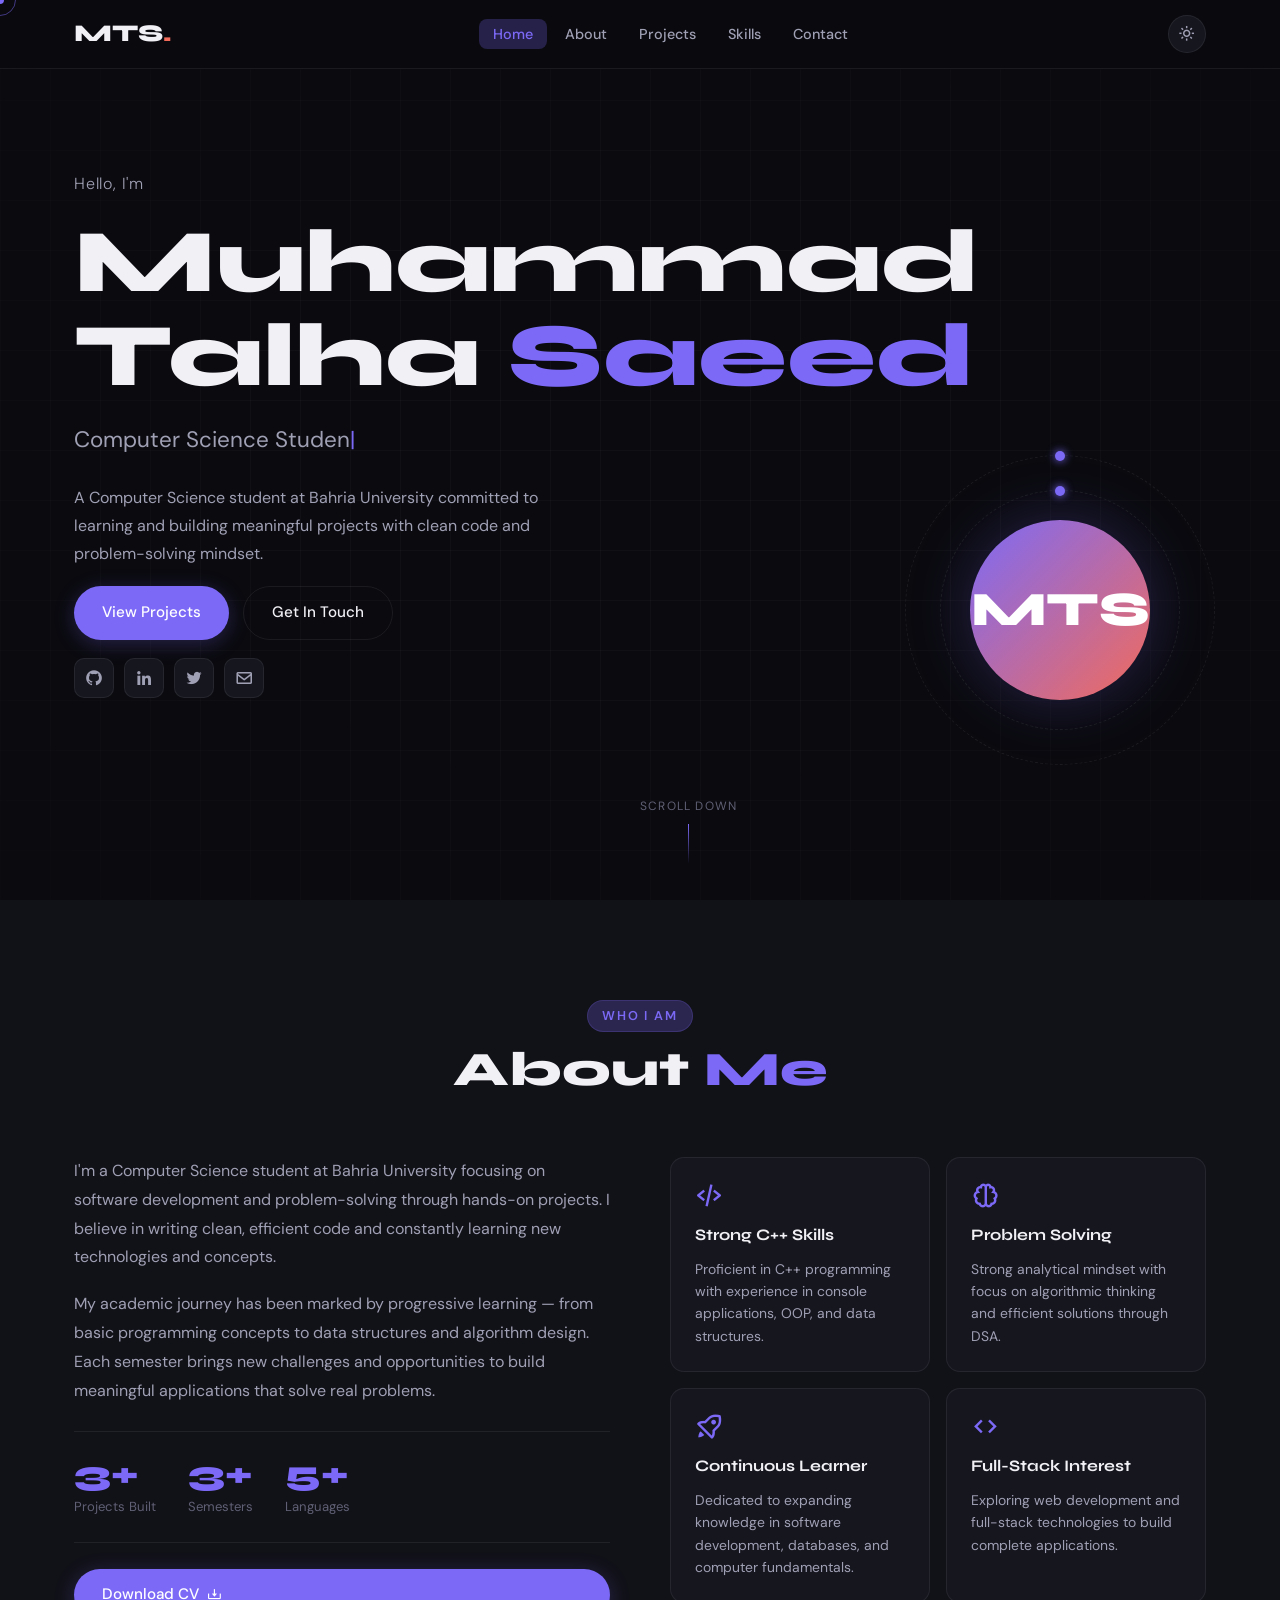
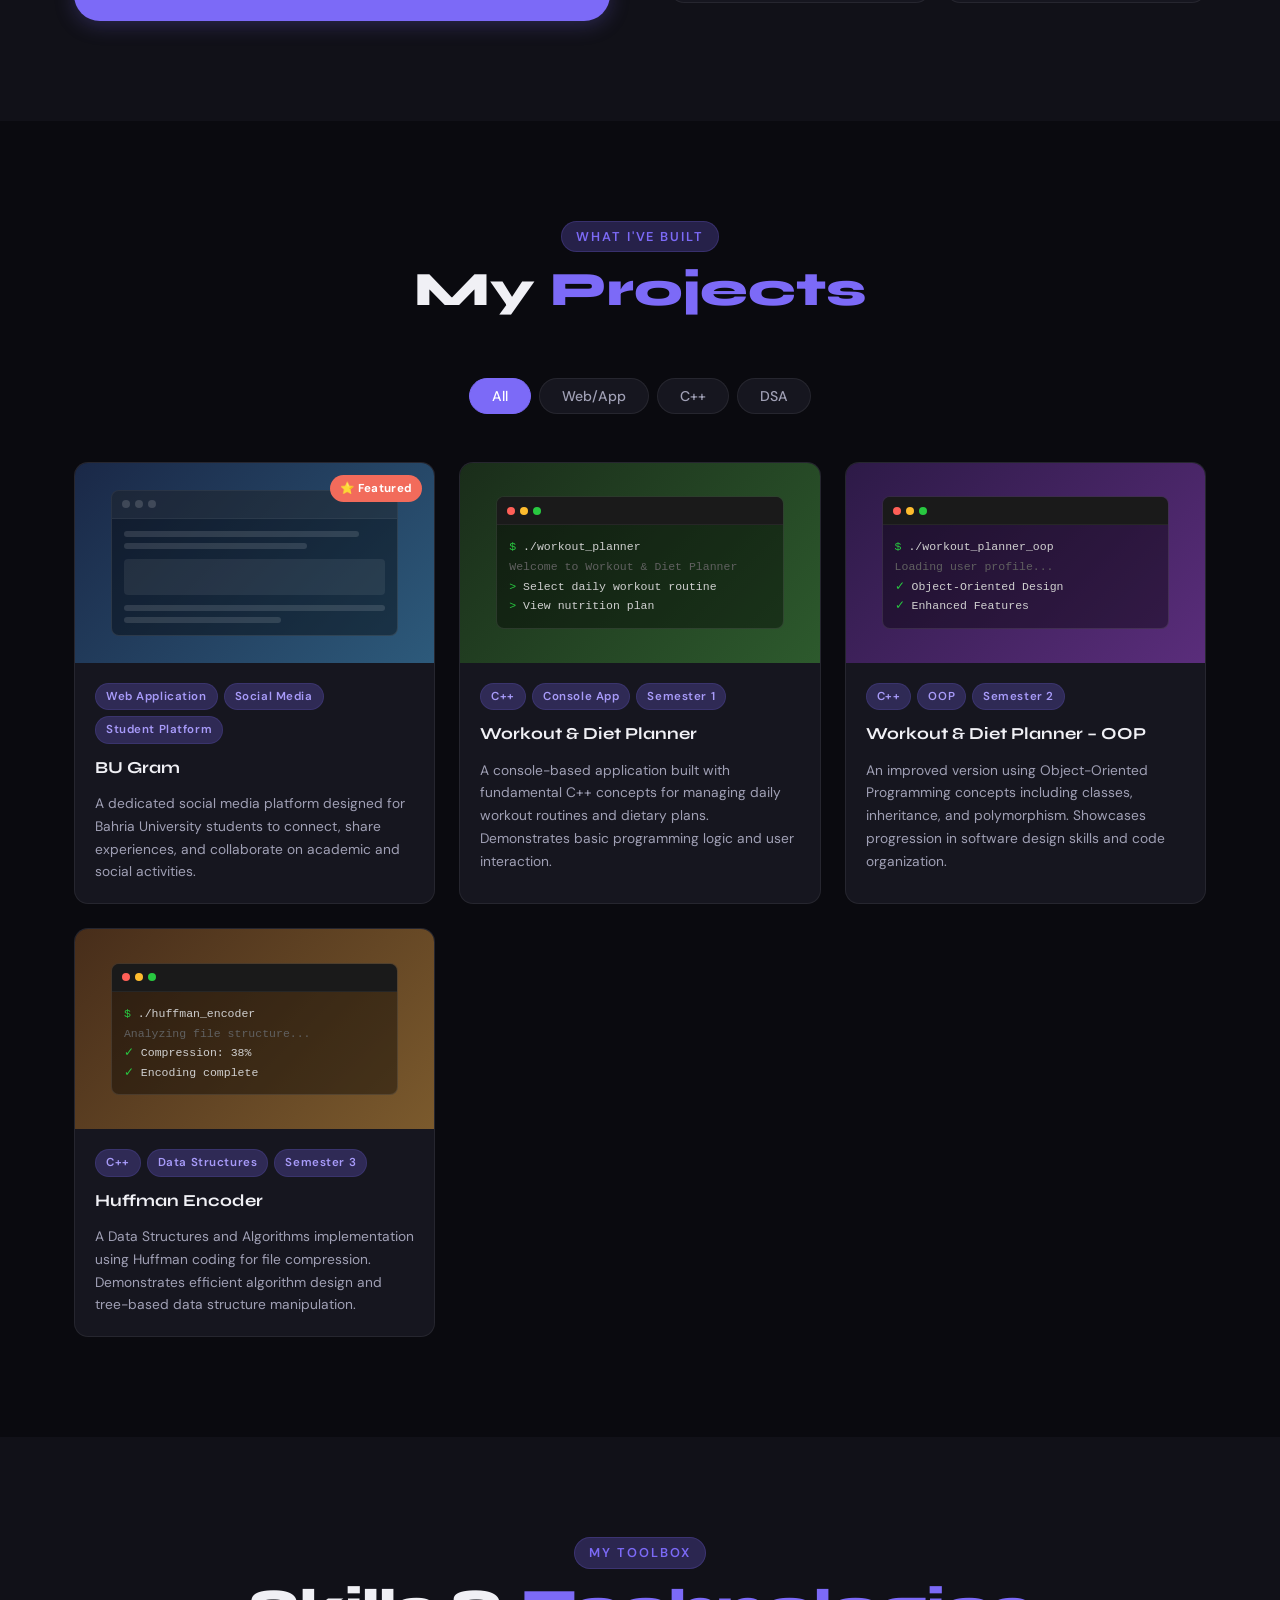
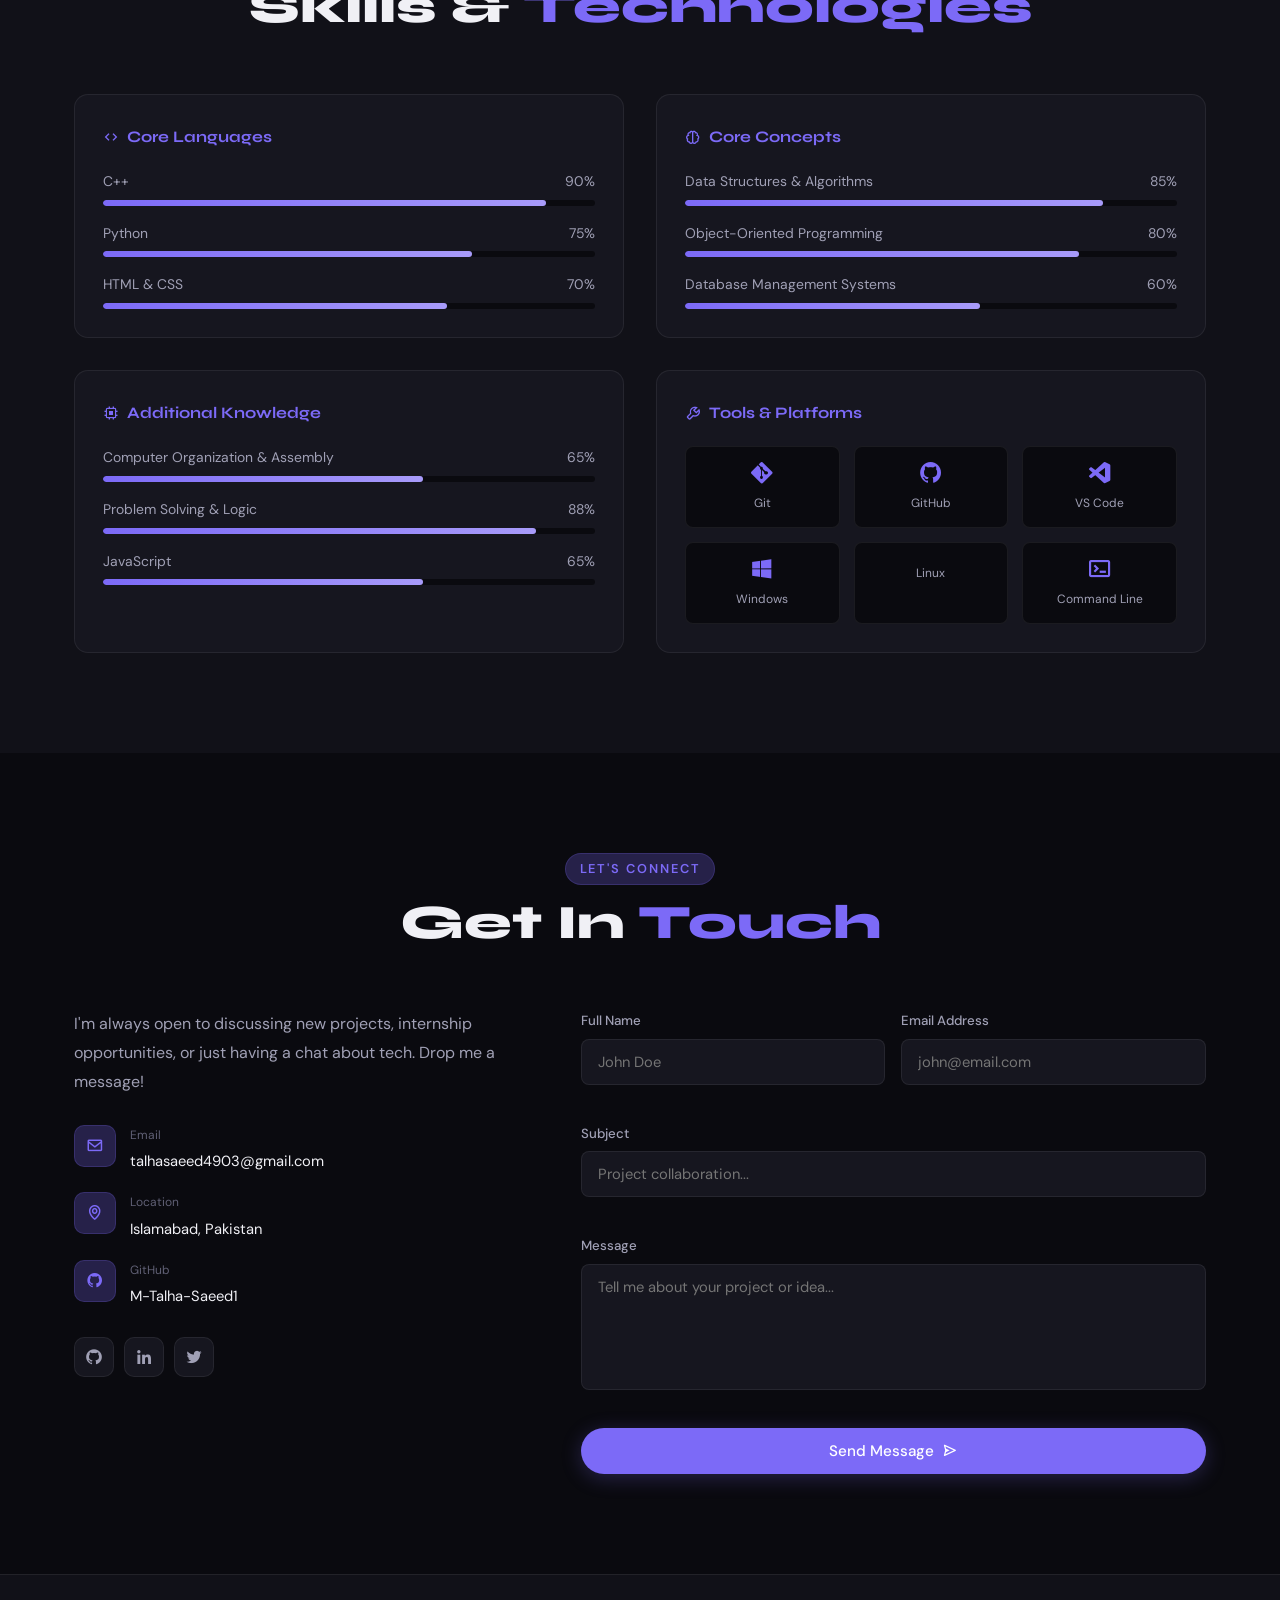
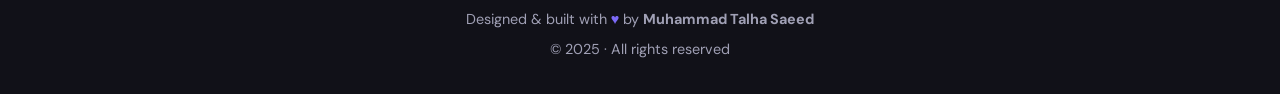
==== index.html @ 66afcd05 "Add files via upload" ====
<!DOCTYPE html>
<html lang="en" data-theme="dark">
<head>
  <meta charset="UTF-8" />
  <meta name="viewport" content="width=device-width, initial-scale=1.0" />
  <title>Portfolio — Muhammad Talha Saeed</title>

  <!-- Google Fonts -->
  <link href="https://fonts.googleapis.com/css2?family=Syne:wght@400;600;700;800&family=DM+Sans:ital,opsz,wght@0,9..40,300;0,9..40,400;0,9..40,500;1,9..40,300&display=swap" rel="stylesheet" />

  <!-- AOS (Animate On Scroll) -->
  <link href="https://cdn.jsdelivr.net/npm/aos@2.3.4/dist/aos.css" rel="stylesheet" />

  <!-- Boxicons -->
  <link href="https://cdn.jsdelivr.net/npm/boxicons@2.1.4/css/boxicons.min.css" rel="stylesheet" />

  <link rel="stylesheet" href="style.css" />
</head>
<body>

  <!-- ========== CURSOR ========== -->
  <div class="cursor" id="cursor"></div>
  <div class="cursor-follower" id="cursorFollower"></div>

  <!-- ========== NAVBAR ========== -->
  <nav class="navbar" id="navbar">
    <div class="nav-container">
      <a href="#home" class="nav-logo">MTS<span class="dot">.</span></a>

      <ul class="nav-links" id="navLinks">
        <li><a href="#home" class="nav-link active">Home</a></li>
        <li><a href="#about" class="nav-link">About</a></li>
        <li><a href="#projects" class="nav-link">Projects</a></li>
        <li><a href="#skills" class="nav-link">Skills</a></li>
        <li><a href="#contact" class="nav-link">Contact</a></li>
      </ul>

      <div class="nav-actions">
        <!-- Theme Toggle -->
        <button class="theme-toggle" id="themeToggle" aria-label="Toggle theme">
          <i class="bx bx-sun" id="themeIcon"></i>
        </button>
        <!-- Hamburger -->
        <button class="hamburger" id="hamburger" aria-label="Menu">
          <span></span><span></span><span></span>
        </button>
      </div>
    </div>
  </nav>

  <!-- ========== HOME ========== -->
  <section class="section home" id="home">
    <div class="home-bg-grid"></div>
    <div class="home-content">
      <p class="home-greeting" data-aos="fade-up" data-aos-delay="100">Hello, I'm</p>
      <h1 class="home-name" data-aos="fade-up" data-aos-delay="200">
        Muhammad Talha <span class="accent">Saeed</span>
      </h1>
      <p class="home-role" data-aos="fade-up" data-aos-delay="300">
        <span class="typed-text" id="typedText"></span><span class="cursor-blink">|</span>
      </p>
      <p class="home-desc" data-aos="fade-up" data-aos-delay="400">
        A Computer Science student at Bahria University committed to learning and building meaningful projects with clean code and problem-solving mindset.
      </p>
      <div class="home-btns" data-aos="fade-up" data-aos-delay="500">
        <a href="#projects" class="btn btn-primary">View Projects</a>
        <a href="#contact" class="btn btn-outline">Get In Touch</a>
      </div>
      <div class="home-socials" data-aos="fade-up" data-aos-delay="600">
        <a href="https://github.com/M-Talha-Saeed1" class="social-link" aria-label="GitHub"><i class="bx bxl-github"></i></a>
        <a href="#" class="social-link" aria-label="LinkedIn"><i class="bx bxl-linkedin"></i></a>
        <a href="#" class="social-link" aria-label="Twitter"><i class="bx bxl-twitter"></i></a>
        <a href="mailto:talhasaeed4903@gmail.com" class="social-link" aria-label="Email"><i class="bx bx-envelope"></i></a>
      </div>
    </div>
    <div class="home-visual" data-aos="fade-left" data-aos-delay="300">
      <div class="avatar-ring">
        <div class="avatar-inner">
          <span class="avatar-initials">MTS</span>
        </div>
        <div class="orbit orbit-1"><span class="orbit-dot"></span></div>
        <div class="orbit orbit-2"><span class="orbit-dot"></span></div>
      </div>
    </div>
    <div class="scroll-hint" data-aos="fade-up" data-aos-delay="800">
      <span>Scroll down</span>
      <div class="scroll-line"></div>
    </div>
  </section>

  <!-- ========== ABOUT ========== -->
  <section class="section about" id="about">
    <div class="container">
      <div class="section-header" data-aos="fade-up">
        <span class="section-label">Who I Am</span>
        <h2 class="section-title">About <span class="accent">Me</span></h2>
      </div>

      <div class="about-grid">
        <div class="about-text" data-aos="fade-right" data-aos-delay="100">
          <p>
            I'm a Computer Science student at Bahria University focusing on software development and problem-solving through hands-on projects. I believe in writing clean, efficient code and constantly learning new technologies and concepts.
          </p>
          <p>
            My academic journey has been marked by progressive learning — from basic programming concepts to data structures and algorithm design. Each semester brings new challenges and opportunities to build meaningful applications that solve real problems.
          </p>
          <div class="about-highlights">
            <div class="highlight-item">
              <span class="highlight-num">3+</span>
              <span class="highlight-label">Projects Built</span>
            </div>
            <div class="highlight-item">
              <span class="highlight-num">3+</span>
              <span class="highlight-label">Semesters</span>
            </div>
            <div class="highlight-item">
              <span class="highlight-num">5+</span>
              <span class="highlight-label">Languages</span>
            </div>
          </div>
          <a href="#" class="btn btn-primary" download>Download CV <i class="bx bx-download"></i></a>
        </div>

        <div class="about-cards" data-aos="fade-left" data-aos-delay="200">
          <div class="about-card">
            <i class="bx bx-code-alt about-card-icon"></i>
            <h3>Strong C++ Skills</h3>
            <p>Proficient in C++ programming with experience in console applications, OOP, and data structures.</p>
          </div>
          <div class="about-card">
            <i class="bx bx-brain about-card-icon"></i>
            <h3>Problem Solving</h3>
            <p>Strong analytical mindset with focus on algorithmic thinking and efficient solutions through DSA.</p>
          </div>
          <div class="about-card">
            <i class="bx bx-rocket about-card-icon"></i>
            <h3>Continuous Learner</h3>
            <p>Dedicated to expanding knowledge in software development, databases, and computer fundamentals.</p>
          </div>
          <div class="about-card">
            <i class="bx bx-code about-card-icon"></i>
            <h3>Full-Stack Interest</h3>
            <p>Exploring web development and full-stack technologies to build complete applications.</p>
          </div>
        </div>
      </div>
    </div>
  </section>

  <!-- ========== PROJECTS ========== -->
  <section class="section projects" id="projects">
    <div class="container">
      <div class="section-header" data-aos="fade-up">
        <span class="section-label">What I've Built</span>
        <h2 class="section-title">My <span class="accent">Projects</span></h2>
      </div>

      <!-- Filter Tabs -->
      <div class="filter-tabs" data-aos="fade-up" data-aos-delay="100">
        <button class="filter-btn active" data-filter="all">All</button>
        <button class="filter-btn" data-filter="web">Web/App</button>
        <button class="filter-btn" data-filter="cpp">C++</button>
        <button class="filter-btn" data-filter="dsa">DSA</button>
      </div>

      <div class="projects-grid" id="projectsGrid">

        <!-- Project 1: BU Gram -->
        <div class="project-card featured" data-category="web" data-aos="fade-up" data-aos-delay="100">
          <div class="project-preview">
            <div class="project-preview-inner" style="background: linear-gradient(135deg,#1a2847,#2d5a7b);">
              <div class="preview-mockup">
                <div class="mockup-bar"><span></span><span></span><span></span></div>
                <div class="mockup-content">
                  <div class="mockup-line w-90"></div>
                  <div class="mockup-line w-70"></div>
                  <div class="mockup-block"></div>
                  <div class="mockup-line w-75"></div>
                  <div class="mockup-line w-60"></div>
                </div>
              </div>
            </div>
            <div class="project-overlay">
              <div class="project-links">
                <a href="#" class="project-link" title="GitHub"><i class="bx bxl-github"></i></a>
              </div>
            </div>
            <div class="featured-badge">⭐ Featured</div>
          </div>
          <div class="project-info">
            <div class="project-tags">
              <span class="tag">Web Application</span>
              <span class="tag">Social Media</span>
              <span class="tag">Student Platform</span>
            </div>
            <h3 class="project-title">BU Gram</h3>
            <p class="project-desc">A dedicated social media platform designed for Bahria University students to connect, share experiences, and collaborate on academic and social activities.</p>
          </div>
        </div>

        <!-- Project 2: Workout & Diet Planner (Basic) -->
        <div class="project-card" data-category="cpp" data-aos="fade-up" data-aos-delay="150">
          <div class="project-preview">
            <div class="project-preview-inner" style="background: linear-gradient(135deg,#1a2d1a,#2d5a2d);">
              <div class="preview-mockup terminal-style">
                <div class="mockup-bar dark"><span class="red"></span><span class="yellow"></span><span class="green"></span></div>
                <div class="terminal-content">
                  <p><span class="t-green">$</span> ./workout_planner</p>
                  <p><span class="t-dim">Welcome to Workout & Diet Planner</span></p>
                  <p><span class="t-green">></span> Select daily workout routine</p>
                  <p><span class="t-green">></span> View nutrition plan</p>
                </div>
              </div>
            </div>
            <div class="project-overlay">
              <div class="project-links">
                <a href="#" class="project-link" title="GitHub"><i class="bx bxl-github"></i></a>
              </div>
            </div>
          </div>
          <div class="project-info">
            <div class="project-tags">
              <span class="tag">C++</span>
              <span class="tag">Console App</span>
              <span class="tag">Semester 1</span>
            </div>
            <h3 class="project-title">Workout & Diet Planner</h3>
            <p class="project-desc">A console-based application built with fundamental C++ concepts for managing daily workout routines and dietary plans. Demonstrates basic programming logic and user interaction.</p>
          </div>
        </div>

        <!-- Project 3: Workout & Diet Planner (OOP) -->
        <div class="project-card" data-category="cpp" data-aos="fade-up" data-aos-delay="200">
          <div class="project-preview">
            <div class="project-preview-inner" style="background: linear-gradient(135deg,#2d1a47,#5a2d7b);">
              <div class="preview-mockup terminal-style">
                <div class="mockup-bar dark"><span class="red"></span><span class="yellow"></span><span class="green"></span></div>
                <div class="terminal-content">
                  <p><span class="t-green">$</span> ./workout_planner_oop</p>
                  <p><span class="t-dim">Loading user profile...</span></p>
                  <p><span class="t-green">✓</span> Object-Oriented Design</p>
                  <p><span class="t-green">✓</span> Enhanced Features</p>
                </div>
              </div>
            </div>
            <div class="project-overlay">
              <div class="project-links">
                <a href="#" class="project-link" title="GitHub"><i class="bx bxl-github"></i></a>
              </div>
            </div>
          </div>
          <div class="project-info">
            <div class="project-tags">
              <span class="tag">C++</span>
              <span class="tag">OOP</span>
              <span class="tag">Semester 2</span>
            </div>
            <h3 class="project-title">Workout & Diet Planner – OOP</h3>
            <p class="project-desc">An improved version using Object-Oriented Programming concepts including classes, inheritance, and polymorphism. Showcases progression in software design skills and code organization.</p>
          </div>
        </div>

        <!-- Project 4: Huffman Encoder -->
        <div class="project-card" data-category="dsa" data-aos="fade-up" data-aos-delay="250">
          <div class="project-preview">
            <div class="project-preview-inner" style="background: linear-gradient(135deg,#472d1a,#7b5a2d);">
              <div class="preview-mockup terminal-style">
                <div class="mockup-bar dark"><span class="red"></span><span class="yellow"></span><span class="green"></span></div>
                <div class="terminal-content">
                  <p><span class="t-green">$</span> ./huffman_encoder</p>
                  <p><span class="t-dim">Analyzing file structure...</span></p>
                  <p><span class="t-green">✓</span> Compression: 38%</p>
                  <p><span class="t-green">✓</span> Encoding complete</span></p>
                </div>
              </div>
            </div>
            <div class="project-overlay">
              <div class="project-links">
                <a href="#" class="project-link" title="GitHub"><i class="bx bxl-github"></i></a>
              </div>
            </div>
          </div>
          <div class="project-info">
            <div class="project-tags">
              <span class="tag">C++</span>
              <span class="tag">Data Structures</span>
              <span class="tag">Semester 3</span>
            </div>
            <h3 class="project-title">Huffman Encoder</h3>
            <p class="project-desc">A Data Structures and Algorithms implementation using Huffman coding for file compression. Demonstrates efficient algorithm design and tree-based data structure manipulation.</p>
          </div>
        </div>

      </div>
    </div>
  </section>

  <!-- ========== SKILLS ========== -->
  <section class="section skills" id="skills">
    <div class="container">
      <div class="section-header" data-aos="fade-up">
        <span class="section-label">My Toolbox</span>
        <h2 class="section-title">Skills & <span class="accent">Technologies</span></h2>
      </div>

      <div class="skills-wrapper">
        <div class="skills-group" data-aos="fade-up" data-aos-delay="100">
          <h3 class="skills-group-title"><i class="bx bx-code"></i> Core Languages</h3>
          <div class="skill-bars">
            <div class="skill-item">
              <div class="skill-info"><span>C++</span><span>90%</span></div>
              <div class="skill-bar"><div class="skill-fill" data-width="90"></div></div>
            </div>
            <div class="skill-item">
              <div class="skill-info"><span>Python</span><span>75%</span></div>
              <div class="skill-bar"><div class="skill-fill" data-width="75"></div></div>
            </div>
            <div class="skill-item">
              <div class="skill-info"><span>HTML & CSS</span><span>70%</span></div>
              <div class="skill-bar"><div class="skill-fill" data-width="70"></div></div>
            </div>
          </div>
        </div>

        <div class="skills-group" data-aos="fade-up" data-aos-delay="150">
          <h3 class="skills-group-title"><i class="bx bx-brain"></i> Core Concepts</h3>
          <div class="skill-bars">
            <div class="skill-item">
              <div class="skill-info"><span>Data Structures & Algorithms</span><span>85%</span></div>
              <div class="skill-bar"><div class="skill-fill" data-width="85"></div></div>
            </div>
            <div class="skill-item">
              <div class="skill-info"><span>Object-Oriented Programming</span><span>80%</span></div>
              <div class="skill-bar"><div class="skill-fill" data-width="80"></div></div>
            </div>
            <div class="skill-item">
              <div class="skill-info"><span>Database Management Systems</span><span>60%</span></div>
              <div class="skill-bar"><div class="skill-fill" data-width="60"></div></div>
            </div>
          </div>
        </div>

        <div class="skills-group" data-aos="fade-up" data-aos-delay="200">
          <h3 class="skills-group-title"><i class="bx bx-chip"></i> Additional Knowledge</h3>
          <div class="skill-bars">
            <div class="skill-item">
              <div class="skill-info"><span>Computer Organization & Assembly</span><span>65%</span></div>
              <div class="skill-bar"><div class="skill-fill" data-width="65"></div></div>
            </div>
            <div class="skill-item">
              <div class="skill-info"><span>Problem Solving & Logic</span><span>88%</span></div>
              <div class="skill-bar"><div class="skill-fill" data-width="88"></div></div>
            </div>
            <div class="skill-item">
              <div class="skill-info"><span>JavaScript</span><span>65%</span></div>
              <div class="skill-bar"><div class="skill-fill" data-width="65"></div></div>
            </div>
          </div>
        </div>

        <div class="skills-group" data-aos="fade-up" data-aos-delay="250">
          <h3 class="skills-group-title"><i class="bx bx-wrench"></i> Tools & Platforms</h3>
          <div class="skill-icons">
            <div class="skill-icon-item"><i class="bx bxl-git"></i><span>Git</span></div>
            <div class="skill-icon-item"><i class="bx bxl-github"></i><span>GitHub</span></div>
            <div class="skill-icon-item"><i class="bx bxl-visual-studio"></i><span>VS Code</span></div>
            <div class="skill-icon-item"><i class="bx bxl-windows"></i><span>Windows</span></div>
            <div class="skill-icon-item"><i class="bx bxl-linux"></i><span>Linux</span></div>
            <div class="skill-icon-item"><i class="bx bx-terminal"></i><span>Command Line</span></div>
          </div>
        </div>
      </div>
    </div>
  </section>

  <!-- ========== CONTACT ========== -->
  <section class="section contact" id="contact">
    <div class="container">
      <div class="section-header" data-aos="fade-up">
        <span class="section-label">Let's Connect</span>
        <h2 class="section-title">Get In <span class="accent">Touch</span></h2>
      </div>

      <div class="contact-grid">
        <div class="contact-info" data-aos="fade-right" data-aos-delay="100">
          <p class="contact-intro">I'm always open to discussing new projects, internship opportunities, or just having a chat about tech. Drop me a message!</p>
          <div class="contact-details">
            <div class="contact-item">
              <div class="contact-icon"><i class="bx bx-envelope"></i></div>
              <div>
                <span class="contact-label">Email</span>
                <a href="mailto:talhasaeed4903@gmail.com" class="contact-value">talhasaeed4903@gmail.com</a>
              </div>
            </div>
            <div class="contact-item">
              <div class="contact-icon"><i class="bx bx-map"></i></div>
              <div>
                <span class="contact-label">Location</span>
                <span class="contact-value">Islamabad, Pakistan</span>
              </div>
            </div>
            <div class="contact-item">
              <div class="contact-icon"><i class="bx bxl-github"></i></div>
              <div>
                <span class="contact-label">GitHub</span>
              <a href="https://github.com/M-Talha-Saeed1" class="contact-value">M-Talha-Saeed1</a>
              </div>
            </div>
          </div>
          <div class="contact-socials">
            <a href="https://github.com/M-Talha-Saeed1" class="social-link"><i class="bx bxl-github"></i></a>
            <a href="#" class="social-link"><i class="bx bxl-linkedin"></i></a>
            <a href="#" class="social-link"><i class="bx bxl-twitter"></i></a>
          </div>
        </div>

        <form class="contact-form" id="contactForm" data-aos="fade-left" data-aos-delay="200" novalidate>
          <div class="form-row">
            <div class="form-group">
              <label for="name">Full Name</label>
              <input type="text" id="name" name="name" placeholder="John Doe" required />
              <span class="form-error" id="nameError"></span>
            </div>
            <div class="form-group">
              <label for="email">Email Address</label>
              <input type="email" id="email" name="email" placeholder="john@email.com" required />
              <span class="form-error" id="emailError"></span>
            </div>
          </div>
          <div class="form-group">
            <label for="subject">Subject</label>
            <input type="text" id="subject" name="subject" placeholder="Project collaboration..." required />
            <span class="form-error" id="subjectError"></span>
          </div>
          <div class="form-group">
            <label for="message">Message</label>
            <textarea id="message" name="message" rows="5" placeholder="Tell me about your project or idea..." required></textarea>
            <span class="form-error" id="messageError"></span>
          </div>
          <button type="submit" class="btn btn-primary btn-full" id="submitBtn">
            <span>Send Message</span>
            <i class="bx bx-send"></i>
          </button>
          <div class="form-success" id="formSuccess">
            <i class="bx bx-check-circle"></i> Message sent successfully! I'll get back to you soon.
          </div>
        </form>
      </div>
    </div>
  </section>

  <!-- ========== FOOTER ========== -->
  <footer class="footer">
    <div class="container">
      <p>Designed & built with <span class="accent">♥</span> by <strong>Muhammad Talha Saeed</strong></p>
      <p class="footer-sub">© 2025 · All rights reserved</p>
    </div>
  </footer>

  <!-- AOS Library -->
  <script src="https://cdn.jsdelivr.net/npm/aos@2.3.4/dist/aos.js"></script>
  <script src="script.js"></script>
</body>
</html>
---- style.css ----
/* =========================================
   PORTFOLIO — style.css
   Author: Your Name | Theme: Dark/Light
   ========================================= */

/* ---- CSS VARIABLES (THEME) ---- */
:root {
  /* Dark Theme (default) */
  --bg-primary:    #0a0a0f;
  --bg-secondary:  #111118;
  --bg-card:       #16161f;
  --bg-card-hover: #1e1e2a;
  --border:        rgba(255,255,255,0.07);
  --text-primary:  #f0f0f5;
  --text-secondary:#a0a0b5;
  --text-dim:      #606075;
  --accent:        #7c6af7;
  --accent-light:  #a89bfa;
  --accent-glow:   rgba(124,106,247,0.25);
  --accent2:       #f26b5b;
  --navbar-bg:     rgba(10,10,15,0.85);
  --shadow:        0 8px 40px rgba(0,0,0,0.5);
  --shadow-card:   0 4px 24px rgba(0,0,0,0.4);
  --radius:        14px;
  --radius-sm:     8px;
  --transition:    0.3s cubic-bezier(0.4,0,0.2,1);
}

[data-theme="light"] {
  --bg-primary:    #f4f4f8;
  --bg-secondary:  #ffffff;
  --bg-card:       #ffffff;
  --bg-card-hover: #f0f0f8;
  --border:        rgba(0,0,0,0.08);
  --text-primary:  #0f0f1a;
  --text-secondary:#4a4a65;
  --text-dim:      #9090aa;
  --accent:        #5b4fe0;
  --accent-light:  #7c6af7;
  --accent-glow:   rgba(91,79,224,0.15);
  --accent2:       #e84b38;
  --navbar-bg:     rgba(244,244,248,0.9);
  --shadow:        0 8px 40px rgba(0,0,0,0.1);
  --shadow-card:   0 4px 24px rgba(0,0,0,0.08);
}

/* ---- RESET ---- */
*, *::before, *::after { box-sizing: border-box; margin: 0; padding: 0; }
html { scroll-behavior: smooth; scroll-padding-top: 80px; }
body {
  font-family: 'DM Sans', sans-serif;
  background: var(--bg-primary);
  color: var(--text-primary);
  line-height: 1.7;
  overflow-x: hidden;
  transition: background var(--transition), color var(--transition);
}
a { text-decoration: none; color: inherit; }
img { max-width: 100%; display: block; }
ul { list-style: none; }
button { cursor: pointer; border: none; background: none; font-family: inherit; }

/* ---- CUSTOM SCROLLBAR ---- */
::-webkit-scrollbar { width: 6px; }
::-webkit-scrollbar-track { background: var(--bg-primary); }
::-webkit-scrollbar-thumb { background: var(--accent); border-radius: 3px; }

/* ---- CURSOR ---- */
.cursor, .cursor-follower {
  position: fixed;
  border-radius: 50%;
  pointer-events: none;
  z-index: 9999;
  transition: opacity 0.3s;
}
.cursor {
  width: 8px; height: 8px;
  background: var(--accent);
  transform: translate(-50%,-50%);
  transition: width 0.2s, height 0.2s, background 0.2s;
}
.cursor-follower {
  width: 32px; height: 32px;
  border: 1.5px solid var(--accent);
  transform: translate(-50%,-50%);
  transition: left 0.12s ease, top 0.12s ease, width 0.2s, height 0.2s, opacity 0.3s;
  opacity: 0.5;
}
body:has(.btn:hover) .cursor, body:has(a:hover) .cursor { width: 14px; height: 14px; }
@media (max-width: 768px) { .cursor, .cursor-follower { display: none; } }

/* ---- UTILITIES ---- */
.container { max-width: 1180px; margin: 0 auto; padding: 0 24px; }
.section { padding: 100px 0; }
.accent { color: var(--accent); }
.dot { color: var(--accent2); }

/* Section header */
.section-header { text-align: center; margin-bottom: 60px; }
.section-label {
  font-size: 0.8rem;
  font-weight: 600;
  letter-spacing: 0.15em;
  text-transform: uppercase;
  color: var(--accent);
  display: inline-block;
  margin-bottom: 10px;
  padding: 4px 14px;
  background: var(--accent-glow);
  border-radius: 20px;
  border: 1px solid rgba(124,106,247,0.2);
}
.section-title {
  font-family: 'Syne', sans-serif;
  font-size: clamp(2rem, 4vw, 3rem);
  font-weight: 800;
  line-height: 1.15;
}

/* Buttons */
.btn {
  display: inline-flex;
  align-items: center;
  gap: 8px;
  padding: 13px 28px;
  border-radius: 50px;
  font-size: 0.95rem;
  font-weight: 500;
  transition: all var(--transition);
  position: relative;
  overflow: hidden;
}
.btn::after {
  content: '';
  position: absolute;
  inset: 0;
  background: rgba(255,255,255,0.08);
  opacity: 0;
  transition: opacity var(--transition);
}
.btn:hover::after { opacity: 1; }
.btn-primary {
  background: var(--accent);
  color: #fff;
  box-shadow: 0 4px 20px var(--accent-glow);
}
.btn-primary:hover { transform: translateY(-2px); box-shadow: 0 8px 28px var(--accent-glow); }
.btn-outline {
  border: 1.5px solid var(--border);
  color: var(--text-primary);
}
.btn-outline:hover { border-color: var(--accent); color: var(--accent); transform: translateY(-2px); }
.btn-full { width: 100%; justify-content: center; }

/* Tags */
.tag {
  font-size: 0.72rem;
  font-weight: 600;
  letter-spacing: 0.05em;
  padding: 3px 10px;
  border-radius: 20px;
  background: var(--accent-glow);
  color: var(--accent-light);
  border: 1px solid rgba(124,106,247,0.15);
}

/* ---- NAVBAR ---- */
.navbar {
  position: fixed;
  top: 0; left: 0; right: 0;
  z-index: 1000;
  background: var(--navbar-bg);
  backdrop-filter: blur(20px);
  -webkit-backdrop-filter: blur(20px);
  border-bottom: 1px solid var(--border);
  transition: background var(--transition), box-shadow var(--transition);
}
.navbar.scrolled { box-shadow: var(--shadow); }
.nav-container {
  max-width: 1180px;
  margin: 0 auto;
  padding: 0 24px;
  height: 68px;
  display: flex;
  align-items: center;
  justify-content: space-between;
}
.nav-logo {
  font-family: 'Syne', sans-serif;
  font-size: 1.5rem;
  font-weight: 800;
  color: var(--text-primary);
}
.nav-links {
  display: flex;
  gap: 4px;
}
.nav-link {
  padding: 6px 14px;
  font-size: 0.9rem;
  font-weight: 500;
  color: var(--text-secondary);
  border-radius: 8px;
  transition: all var(--transition);
  position: relative;
}
.nav-link:hover, .nav-link.active {
  color: var(--accent);
  background: var(--accent-glow);
}
.nav-actions { display: flex; align-items: center; gap: 10px; }
.theme-toggle {
  width: 38px; height: 38px;
  border-radius: 50%;
  background: var(--bg-card);
  border: 1px solid var(--border);
  color: var(--text-secondary);
  font-size: 1.1rem;
  display: flex; align-items: center; justify-content: center;
  transition: all var(--transition);
}
.theme-toggle:hover { border-color: var(--accent); color: var(--accent); }
.hamburger {
  display: none;
  flex-direction: column;
  gap: 5px;
  width: 38px; height: 38px;
  align-items: center; justify-content: center;
  border-radius: 8px;
  background: var(--bg-card);
  border: 1px solid var(--border);
}
.hamburger span {
  display: block;
  width: 18px; height: 2px;
  background: var(--text-primary);
  border-radius: 2px;
  transition: all var(--transition);
}
.hamburger.active span:nth-child(1) { transform: translateY(7px) rotate(45deg); }
.hamburger.active span:nth-child(2) { opacity: 0; }
.hamburger.active span:nth-child(3) { transform: translateY(-7px) rotate(-45deg); }

/* ---- HOME ---- */
.home {
  min-height: 100vh;
  display: flex;
  align-items: center;
  padding-top: 68px;
  position: relative;
  overflow: hidden;
}
.home-bg-grid {
  position: absolute;
  inset: 0;
  background-image:
    linear-gradient(var(--border) 1px, transparent 1px),
    linear-gradient(90deg, var(--border) 1px, transparent 1px);
  background-size: 50px 50px;
  mask-image: radial-gradient(ellipse 80% 80% at 50% 50%, black 30%, transparent 100%);
  -webkit-mask-image: radial-gradient(ellipse 80% 80% at 50% 50%, black 30%, transparent 100%);
  opacity: 0.4;
}
.home-content {
  max-width: 1180px;
  margin: 0 auto;
  padding: 0 24px;
  width: 100%;
  display: flex;
  flex-direction: column;
  gap: 18px;
  z-index: 1;
  position: relative;
}
.home-greeting {
  font-size: 1rem;
  color: var(--text-secondary);
  font-weight: 300;
  letter-spacing: 0.05em;
}
.home-name {
  font-family: 'Syne', sans-serif;
  font-size: clamp(3rem, 7vw, 6rem);
  font-weight: 800;
  line-height: 1.05;
}
.home-role {
  font-size: clamp(1.1rem, 2.5vw, 1.4rem);
  color: var(--text-secondary);
  font-weight: 400;
  height: 2em;
}
.cursor-blink {
  color: var(--accent);
  animation: blink 1s step-end infinite;
}
@keyframes blink { 50% { opacity: 0; } }
.home-desc {
  max-width: 520px;
  color: var(--text-secondary);
  font-size: 1rem;
  line-height: 1.75;
}
.home-btns { display: flex; gap: 14px; flex-wrap: wrap; }
.home-socials { display: flex; gap: 10px; }
.social-link {
  width: 40px; height: 40px;
  border-radius: 10px;
  background: var(--bg-card);
  border: 1px solid var(--border);
  display: flex; align-items: center; justify-content: center;
  font-size: 1.15rem;
  color: var(--text-secondary);
  transition: all var(--transition);
}
.social-link:hover {
  background: var(--accent-glow);
  border-color: var(--accent);
  color: var(--accent);
  transform: translateY(-3px);
}

/* Avatar */
.home-visual {
  position: absolute;
  right: calc(50% - 580px);
  top: 50%; transform: translateY(-50%);
  z-index: 0;
}
.avatar-ring {
  position: relative;
  width: 320px; height: 320px;
  display: flex; align-items: center; justify-content: center;
}
.avatar-inner {
  width: 180px; height: 180px;
  border-radius: 50%;
  background: linear-gradient(135deg, var(--accent), var(--accent2));
  display: flex; align-items: center; justify-content: center;
  box-shadow: 0 0 60px var(--accent-glow);
  animation: float 4s ease-in-out infinite;
}
@keyframes float { 0%,100%{transform:translateY(0)} 50%{transform:translateY(-14px)} }
.avatar-initials {
  font-family: 'Syne', sans-serif;
  font-size: 3rem;
  font-weight: 800;
  color: #fff;
}
.orbit {
  position: absolute;
  border-radius: 50%;
  border: 1px dashed var(--border);
  display: flex; align-items: flex-start; justify-content: center;
  animation: spin linear infinite;
}
.orbit-1 { width: 240px; height: 240px; animation-duration: 8s; }
.orbit-2 { width: 310px; height: 310px; animation-duration: 14s; animation-direction: reverse; }
.orbit-dot {
  width: 10px; height: 10px;
  border-radius: 50%;
  background: var(--accent);
  transform: translateY(-5px);
  box-shadow: 0 0 8px var(--accent);
}
@keyframes spin { to { transform: rotate(360deg); } }

.scroll-hint {
  position: absolute;
  bottom: 36px;
  left: 50%;
  transform: translateX(-50%);
  display: flex;
  flex-direction: column;
  align-items: center;
  gap: 8px;
  color: var(--text-dim);
  font-size: 0.75rem;
  letter-spacing: 0.1em;
  text-transform: uppercase;
}
.scroll-line {
  width: 1px; height: 40px;
  background: linear-gradient(to bottom, var(--accent), transparent);
  animation: scrollPulse 2s ease-in-out infinite;
}
@keyframes scrollPulse { 0%,100%{opacity:1;transform:scaleY(1)} 50%{opacity:0.4;transform:scaleY(0.5)} }

/* ---- ABOUT ---- */
.about { background: var(--bg-secondary); }
.about-grid {
  display: grid;
  grid-template-columns: 1fr 1fr;
  gap: 60px;
  align-items: start;
}
.about-text { display: flex; flex-direction: column; gap: 18px; }
.about-text p { color: var(--text-secondary); line-height: 1.8; }
.about-highlights {
  display: flex;
  gap: 32px;
  padding: 24px 0;
  border-top: 1px solid var(--border);
  border-bottom: 1px solid var(--border);
  margin: 8px 0;
}
.highlight-item { display: flex; flex-direction: column; gap: 4px; }
.highlight-num {
  font-family: 'Syne', sans-serif;
  font-size: 2.2rem;
  font-weight: 800;
  color: var(--accent);
  line-height: 1;
}
.highlight-label { font-size: 0.82rem; color: var(--text-dim); }
.about-cards {
  display: grid;
  grid-template-columns: 1fr 1fr;
  gap: 16px;
}
.about-card {
  background: var(--bg-card);
  border: 1px solid var(--border);
  border-radius: var(--radius);
  padding: 24px;
  transition: all var(--transition);
  display: flex;
  flex-direction: column;
  gap: 10px;
}
.about-card:hover {
  background: var(--bg-card-hover);
  border-color: var(--accent);
  transform: translateY(-4px);
  box-shadow: 0 8px 30px var(--accent-glow);
}
.about-card-icon {
  font-size: 1.8rem;
  color: var(--accent);
}
.about-card h3 { font-family: 'Syne', sans-serif; font-size: 1rem; font-weight: 700; }
.about-card p { font-size: 0.87rem; color: var(--text-secondary); line-height: 1.6; }

/* ---- PROJECTS ---- */
.projects { background: var(--bg-primary); }
.filter-tabs {
  display: flex;
  gap: 8px;
  justify-content: center;
  flex-wrap: wrap;
  margin-bottom: 48px;
}
.filter-btn {
  padding: 8px 22px;
  border-radius: 50px;
  font-size: 0.88rem;
  font-weight: 500;
  background: var(--bg-card);
  color: var(--text-secondary);
  border: 1px solid var(--border);
  transition: all var(--transition);
}
.filter-btn:hover, .filter-btn.active {
  background: var(--accent);
  color: #fff;
  border-color: var(--accent);
}
.projects-grid {
  display: grid;
  grid-template-columns: repeat(3, 1fr);
  gap: 24px;
}
.project-card {
  background: var(--bg-card);
  border: 1px solid var(--border);
  border-radius: var(--radius);
  overflow: hidden;
  transition: all var(--transition);
  display: flex;
  flex-direction: column;
}
.project-card:hover {
  transform: translateY(-6px);
  border-color: var(--accent);
  box-shadow: 0 16px 40px rgba(0,0,0,0.4), 0 0 0 1px var(--accent);
}
.project-card.hidden { display: none; }

/* Project preview */
.project-preview {
  position: relative;
  height: 200px;
  overflow: hidden;
}
.project-preview-inner {
  width: 100%; height: 100%;
  display: flex; align-items: center; justify-content: center;
}
.project-overlay {
  position: absolute;
  inset: 0;
  background: rgba(10,10,15,0.85);
  display: flex; align-items: center; justify-content: center;
  opacity: 0;
  transition: opacity var(--transition);
  backdrop-filter: blur(4px);
}
.project-card:hover .project-overlay { opacity: 1; }
.project-links { display: flex; gap: 12px; }
.project-link {
  width: 44px; height: 44px;
  border-radius: 50%;
  background: var(--accent);
  color: #fff;
  font-size: 1.2rem;
  display: flex; align-items: center; justify-content: center;
  transition: all var(--transition);
  transform: translateY(10px);
  opacity: 0;
}
.project-card:hover .project-link {
  transform: translateY(0);
  opacity: 1;
}
.project-card:hover .project-link:nth-child(2) { transition-delay: 0.07s; }
.project-link:hover { background: var(--accent2); transform: scale(1.1) !important; }

/* Featured badge */
.featured-badge {
  position: absolute;
  top: 12px; right: 12px;
  font-size: 0.72rem;
  font-weight: 700;
  padding: 4px 10px;
  border-radius: 20px;
  background: var(--accent2);
  color: #fff;
  letter-spacing: 0.03em;
}

/* Preview mockup */
.preview-mockup {
  background: rgba(0,0,0,0.4);
  border: 1px solid rgba(255,255,255,0.1);
  border-radius: 8px;
  width: 80%;
  overflow: hidden;
}
.mockup-bar {
  height: 28px;
  background: rgba(255,255,255,0.05);
  display: flex;
  align-items: center;
  padding: 0 10px;
  gap: 5px;
  border-bottom: 1px solid rgba(255,255,255,0.05);
}
.mockup-bar span {
  width: 8px; height: 8px;
  border-radius: 50%;
  background: rgba(255,255,255,0.15);
}
.mockup-content { padding: 12px; display: flex; flex-direction: column; gap: 6px; }
.mockup-line {
  height: 6px;
  border-radius: 3px;
  background: rgba(255,255,255,0.12);
}
.mockup-block {
  height: 36px;
  border-radius: 4px;
  background: rgba(255,255,255,0.07);
  margin: 4px 0;
}
.mockup-input {
  height: 22px;
  border-radius: 4px;
  background: rgba(255,255,255,0.07);
  border: 1px solid rgba(124,106,247,0.3);
}
.mockup-btn {
  height: 20px; width: 50%;
  border-radius: 10px;
  background: rgba(124,106,247,0.4);
  margin-top: 4px;
}
.w-50{width:50%} .w-60{width:60%} .w-70{width:70%} .w-80{width:80%} .w-90{width:90%}

/* Terminal mockup */
.terminal-style .mockup-bar.dark { background: #1a1a1a; }
.mockup-bar.dark .red   { background: #ff5f57; }
.mockup-bar.dark .yellow{ background: #febc2e; }
.mockup-bar.dark .green { background: #28c840; }
.terminal-content {
  padding: 12px;
  font-family: 'Courier New', monospace;
  font-size: 0.72rem;
  line-height: 1.7;
  color: #d0d0d0;
}
.t-green { color: #28c840; }
.t-dim { color: #606060; }

/* Chart mockup */
.chart-mockup {
  width: 80%;
  height: 130px;
  display: flex;
  flex-direction: column;
  justify-content: flex-end;
  align-items: center;
  padding-bottom: 10px;
}
.chart-bars {
  width: 100%;
  height: 100%;
  display: flex;
  align-items: flex-end;
  gap: 6px;
  padding: 0 8px;
}
.chart-bar {
  flex: 1;
  background: linear-gradient(to top, var(--accent), rgba(124,106,247,0.3));
  border-radius: 3px 3px 0 0;
  animation: barGrow 1.5s ease forwards;
}
@keyframes barGrow { from { transform: scaleY(0); transform-origin: bottom; } to { transform: scaleY(1); } }

/* Pie mockup */
.pie-chart { flex-direction: row; gap: 20px; align-items: center; justify-content: center; }
.pie {
  width: 80px; height: 80px;
  border-radius: 50%;
  background: conic-gradient(var(--accent) 0% 40%, #f26b5b 40% 65%, #28c840 65% 100%);
  animation: spinIn 1s ease;
}
@keyframes spinIn { from { transform: rotate(-180deg) scale(0); } to { transform: rotate(0) scale(1); } }
.pie-legend { display: flex; flex-direction: column; gap: 6px; }
.pie-legend span {
  display: block; width: 60px; height: 6px; border-radius: 3px;
}
.pie-legend span:nth-child(1) { background: var(--accent); }
.pie-legend span:nth-child(2) { background: var(--accent2); }
.pie-legend span:nth-child(3) { background: #28c840; }

/* Chat mockup */
.chat-mockup {
  width: 80%;
  display: flex;
  flex-direction: column;
  gap: 8px;
  padding: 8px;
}
.chat-msg {
  padding: 7px 12px;
  border-radius: 12px;
  font-size: 0.72rem;
  max-width: 80%;
  line-height: 1.4;
}
.chat-msg.user {
  align-self: flex-end;
  background: var(--accent);
  color: #fff;
  border-radius: 12px 12px 2px 12px;
}
.chat-msg.bot {
  align-self: flex-start;
  background: rgba(255,255,255,0.1);
  color: #d0d0d0;
  border-radius: 12px 12px 12px 2px;
}
.chat-msg.typing {
  display: flex; gap: 4px; align-items: center; padding: 10px 14px;
}
.chat-msg.typing span {
  width: 6px; height: 6px; border-radius: 50%;
  background: rgba(255,255,255,0.4);
  animation: typingDot 1.2s ease-in-out infinite;
}
.chat-msg.typing span:nth-child(2) { animation-delay: 0.2s; }
.chat-msg.typing span:nth-child(3) { animation-delay: 0.4s; }
@keyframes typingDot { 0%,80%,100%{opacity:0.3;transform:scale(1)} 40%{opacity:1;transform:scale(1.2)} }

/* Project info */
.project-info { padding: 20px; display: flex; flex-direction: column; gap: 10px; flex: 1; }
.project-tags { display: flex; gap: 6px; flex-wrap: wrap; }
.project-title { font-family: 'Syne', sans-serif; font-size: 1.05rem; font-weight: 700; }
.project-desc { font-size: 0.86rem; color: var(--text-secondary); line-height: 1.65; }

/* ---- SKILLS ---- */
.skills { background: var(--bg-secondary); }
.skills-wrapper {
  display: grid;
  grid-template-columns: repeat(2, 1fr);
  gap: 32px;
}
.skills-group {
  background: var(--bg-card);
  border: 1px solid var(--border);
  border-radius: var(--radius);
  padding: 28px;
}
.skills-group-title {
  font-family: 'Syne', sans-serif;
  font-size: 1rem;
  font-weight: 700;
  display: flex;
  align-items: center;
  gap: 8px;
  margin-bottom: 20px;
  color: var(--accent);
}
.skill-bars { display: flex; flex-direction: column; gap: 16px; }
.skill-item { display: flex; flex-direction: column; gap: 6px; }
.skill-info {
  display: flex;
  justify-content: space-between;
  font-size: 0.87rem;
  color: var(--text-secondary);
}
.skill-bar {
  height: 6px;
  background: var(--bg-primary);
  border-radius: 3px;
  overflow: hidden;
}
.skill-fill {
  height: 100%;
  width: 0;
  background: linear-gradient(90deg, var(--accent), var(--accent-light));
  border-radius: 3px;
  transition: width 1.2s cubic-bezier(0.4,0,0.2,1);
}
.skill-icons {
  display: grid;
  grid-template-columns: repeat(3, 1fr);
  gap: 14px;
}
.skill-icon-item {
  display: flex;
  flex-direction: column;
  align-items: center;
  gap: 6px;
  padding: 14px 8px;
  background: var(--bg-primary);
  border: 1px solid var(--border);
  border-radius: var(--radius-sm);
  transition: all var(--transition);
}
.skill-icon-item:hover {
  border-color: var(--accent);
  transform: translateY(-3px);
}
.skill-icon-item i { font-size: 1.6rem; color: var(--accent); }
.skill-icon-item span { font-size: 0.75rem; color: var(--text-secondary); }

/* ---- CONTACT ---- */
.contact { background: var(--bg-primary); }
.contact-grid {
  display: grid;
  grid-template-columns: 1fr 1.4fr;
  gap: 60px;
  align-items: start;
}
.contact-intro { color: var(--text-secondary); line-height: 1.8; margin-bottom: 28px; }
.contact-details { display: flex; flex-direction: column; gap: 18px; margin-bottom: 28px; }
.contact-item { display: flex; align-items: flex-start; gap: 14px; }
.contact-icon {
  width: 42px; height: 42px;
  border-radius: 10px;
  background: var(--accent-glow);
  border: 1px solid rgba(124,106,247,0.2);
  display: flex; align-items: center; justify-content: center;
  font-size: 1.1rem;
  color: var(--accent);
  flex-shrink: 0;
}
.contact-label { display: block; font-size: 0.75rem; color: var(--text-dim); margin-bottom: 2px; }
.contact-value { font-size: 0.92rem; color: var(--text-primary); }
a.contact-value:hover { color: var(--accent); }
.contact-socials { display: flex; gap: 10px; }

/* Contact Form */
.contact-form { display: flex; flex-direction: column; gap: 16px; }
.form-row { display: grid; grid-template-columns: 1fr 1fr; gap: 16px; }
.form-group { display: flex; flex-direction: column; gap: 6px; }
.form-group label { font-size: 0.83rem; font-weight: 500; color: var(--text-secondary); }
.form-group input, .form-group textarea {
  background: var(--bg-card);
  border: 1px solid var(--border);
  border-radius: var(--radius-sm);
  padding: 12px 16px;
  font-size: 0.92rem;
  color: var(--text-primary);
  font-family: inherit;
  transition: all var(--transition);
  resize: none;
  width: 100%;
}
.form-group input:focus, .form-group textarea:focus {
  outline: none;
  border-color: var(--accent);
  box-shadow: 0 0 0 3px var(--accent-glow);
}
.form-group input.error, .form-group textarea.error { border-color: var(--accent2); }
.form-error { font-size: 0.78rem; color: var(--accent2); min-height: 16px; }
.form-success {
  display: none;
  background: rgba(40,200,64,0.1);
  border: 1px solid rgba(40,200,64,0.3);
  color: #28c840;
  padding: 12px 16px;
  border-radius: var(--radius-sm);
  font-size: 0.9rem;
  align-items: center;
  gap: 8px;
}
.form-success.show { display: flex; }
#submitBtn.loading { opacity: 0.7; pointer-events: none; }

/* ---- FOOTER ---- */
.footer {
  background: var(--bg-secondary);
  border-top: 1px solid var(--border);
  padding: 32px 0;
  text-align: center;
}
.footer p { font-size: 0.9rem; color: var(--text-secondary); }
.footer-sub { font-size: 0.78rem; color: var(--text-dim); margin-top: 6px; }

/* ---- RESPONSIVE ---- */
@media (max-width: 1024px) {
  .home-visual { display: none; }
  .projects-grid { grid-template-columns: repeat(2, 1fr); }
  .about-grid { grid-template-columns: 1fr; gap: 40px; }
}
@media (max-width: 768px) {
  .section { padding: 72px 0; }
  .nav-links { 
    display: none; 
    flex-direction: column;
    position: absolute;
    top: 68px; left: 0; right: 0;
    background: var(--navbar-bg);
    backdrop-filter: blur(20px);
    border-bottom: 1px solid var(--border);
    padding: 16px 24px 24px;
    gap: 4px;
  }
  .nav-links.open { display: flex; }
  .hamburger { display: flex; }
  .projects-grid { grid-template-columns: 1fr; }
  .skills-wrapper { grid-template-columns: 1fr; }
  .contact-grid { grid-template-columns: 1fr; gap: 40px; }
  .form-row { grid-template-columns: 1fr; }
  .about-cards { grid-template-columns: 1fr; }
}
@media (max-width: 480px) {
  .home-btns { flex-direction: column; align-items: flex-start; }
  .about-highlights { gap: 20px; }
}
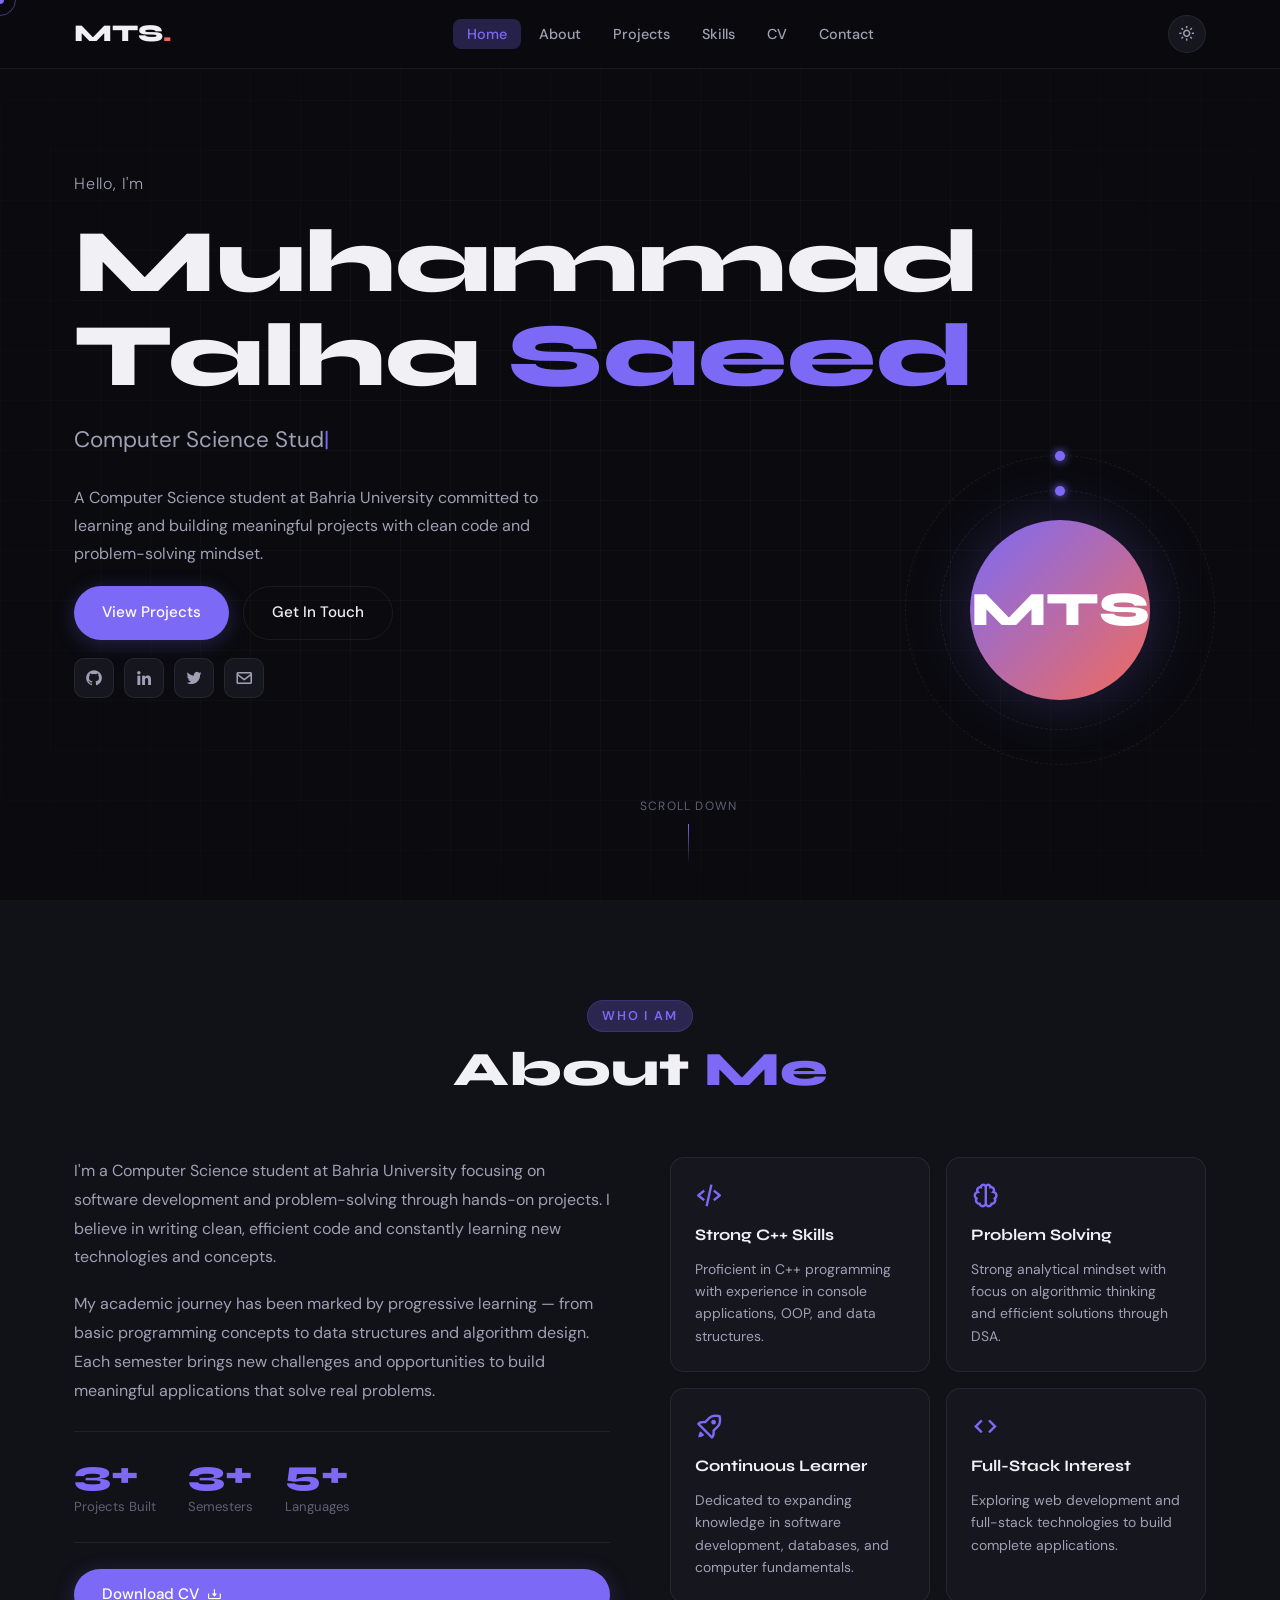
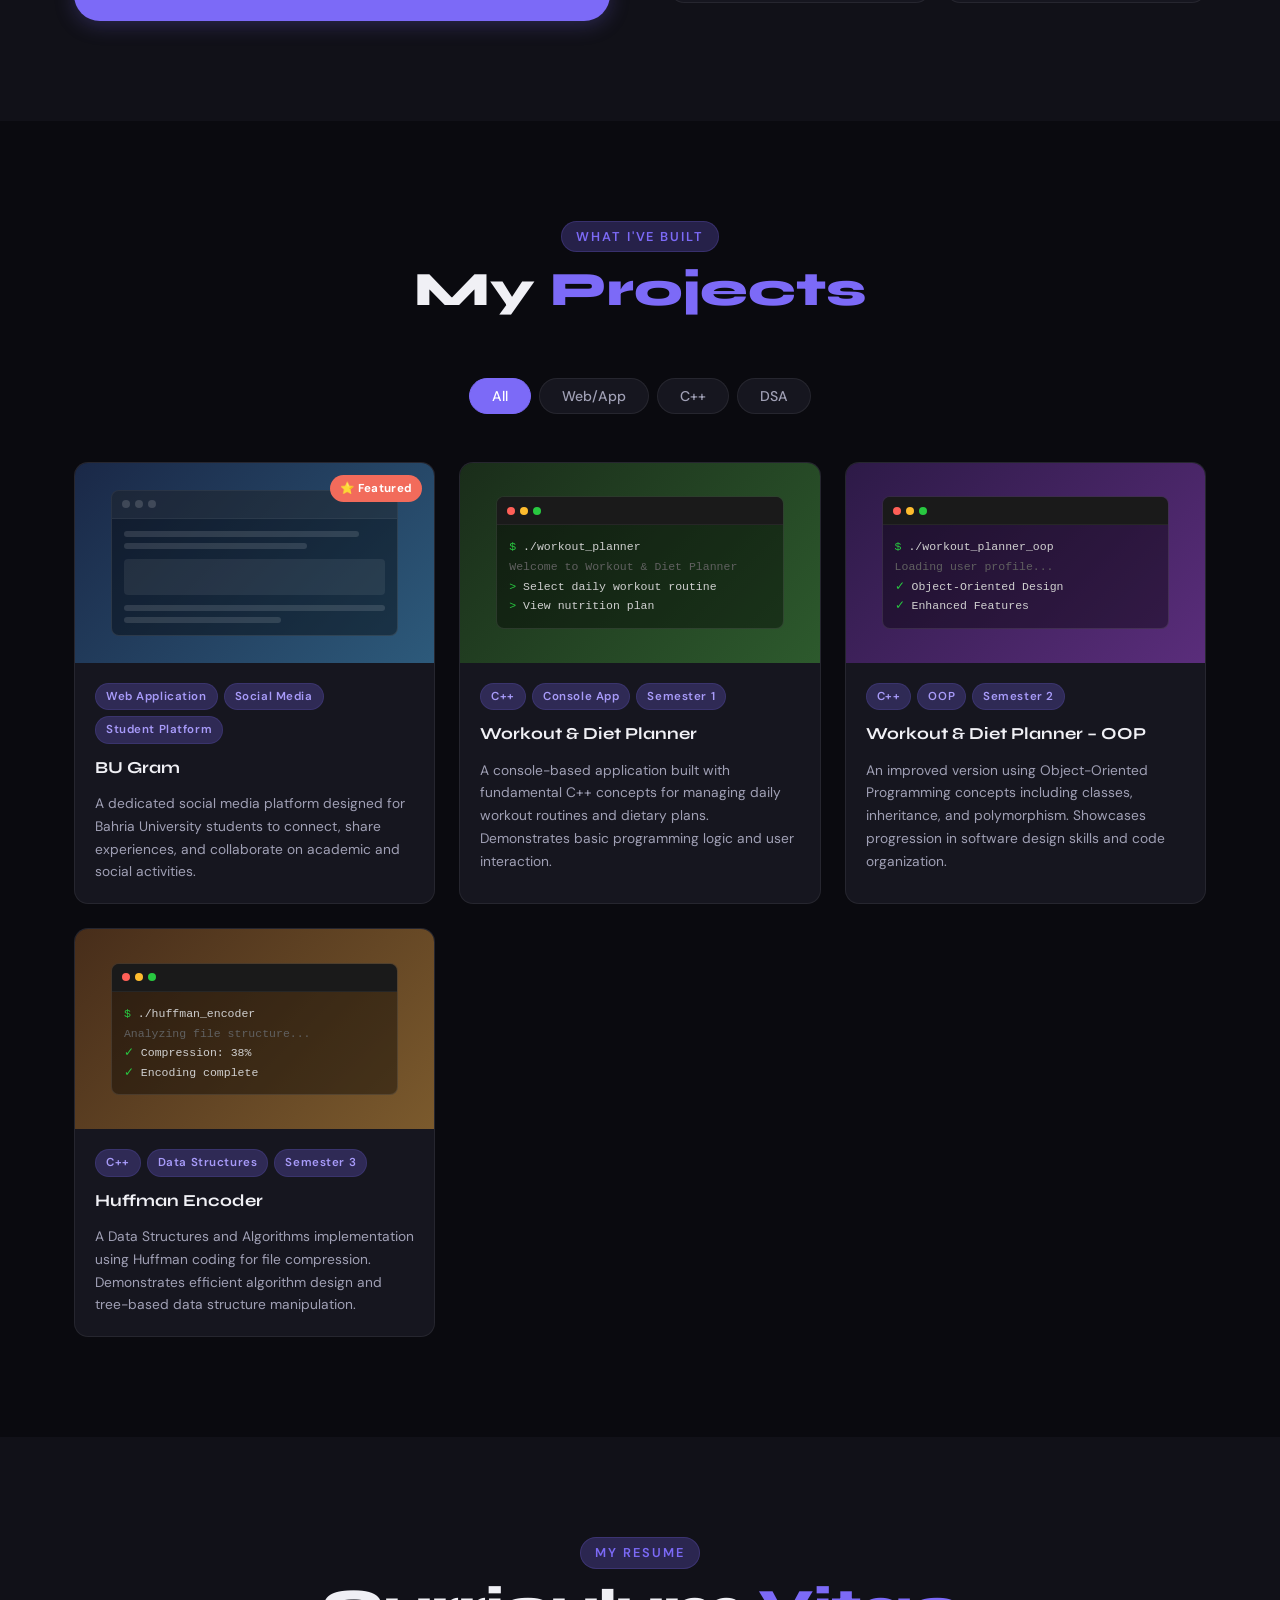
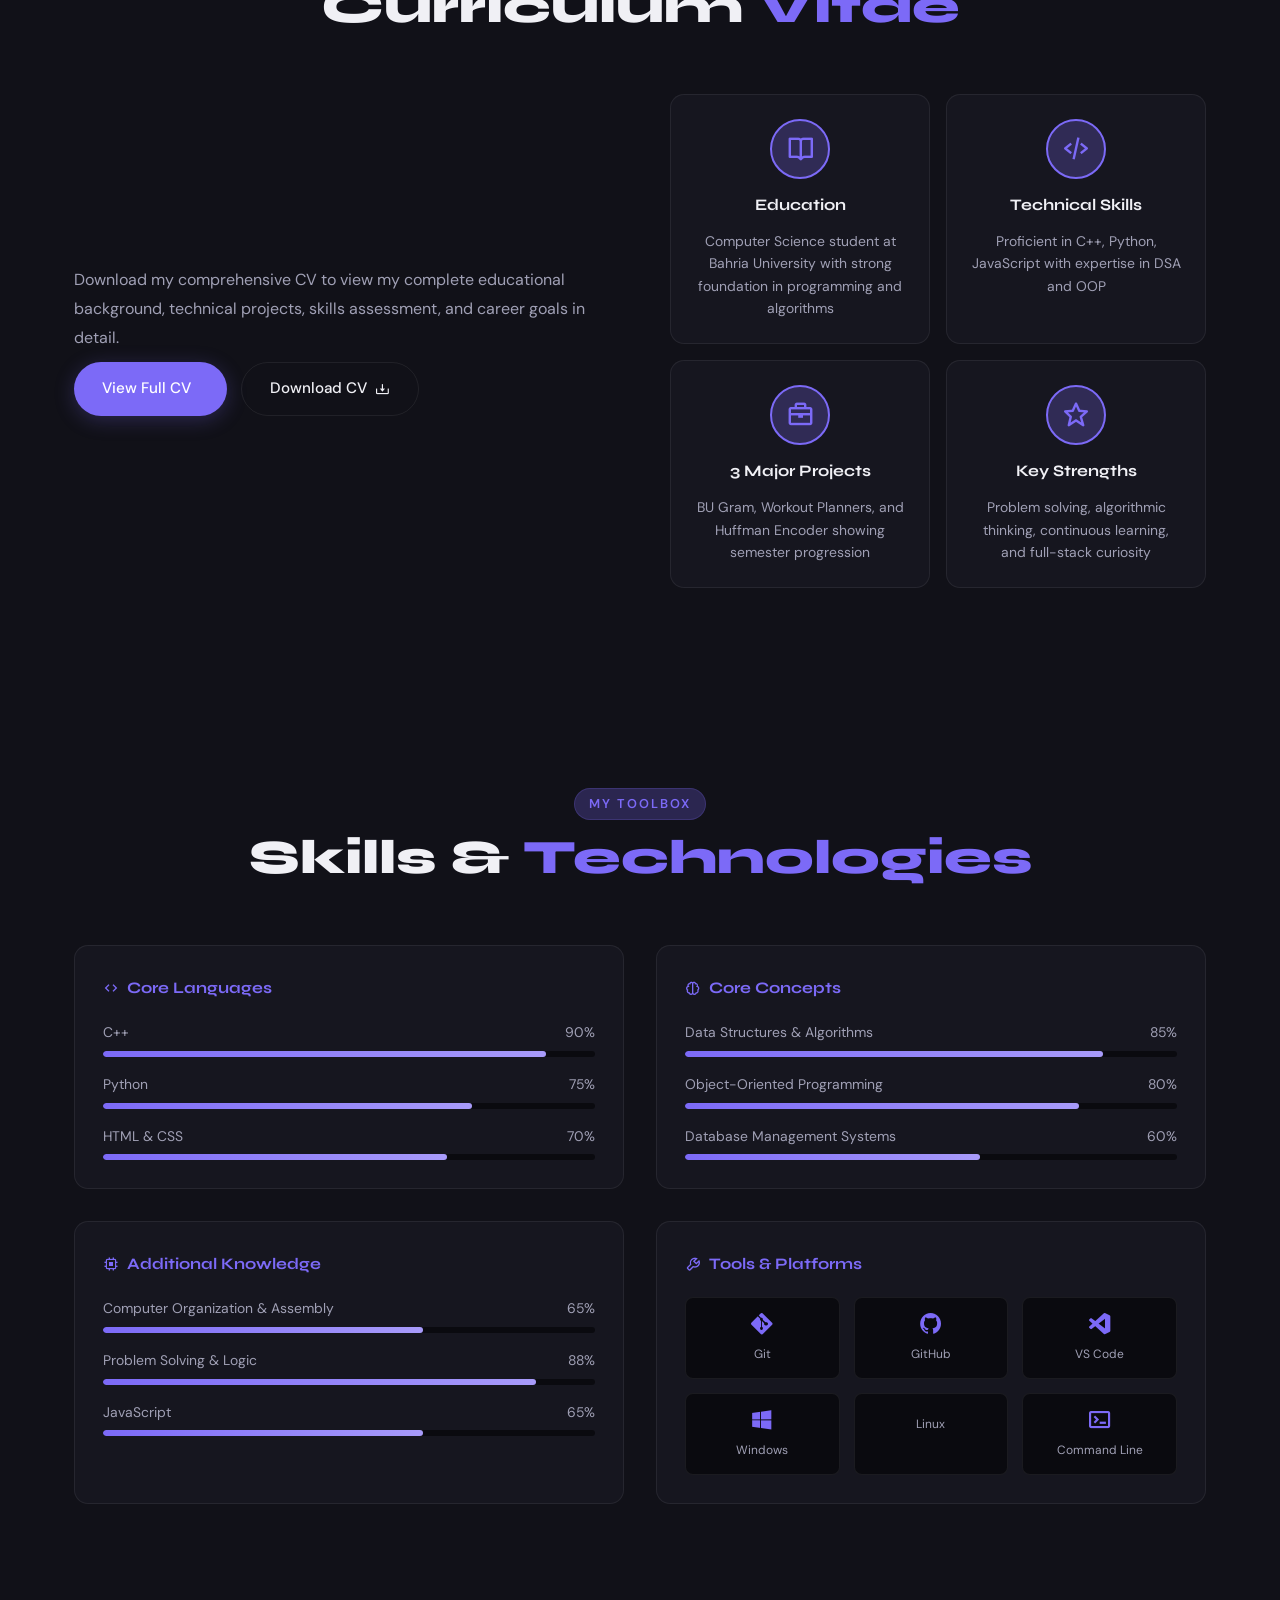
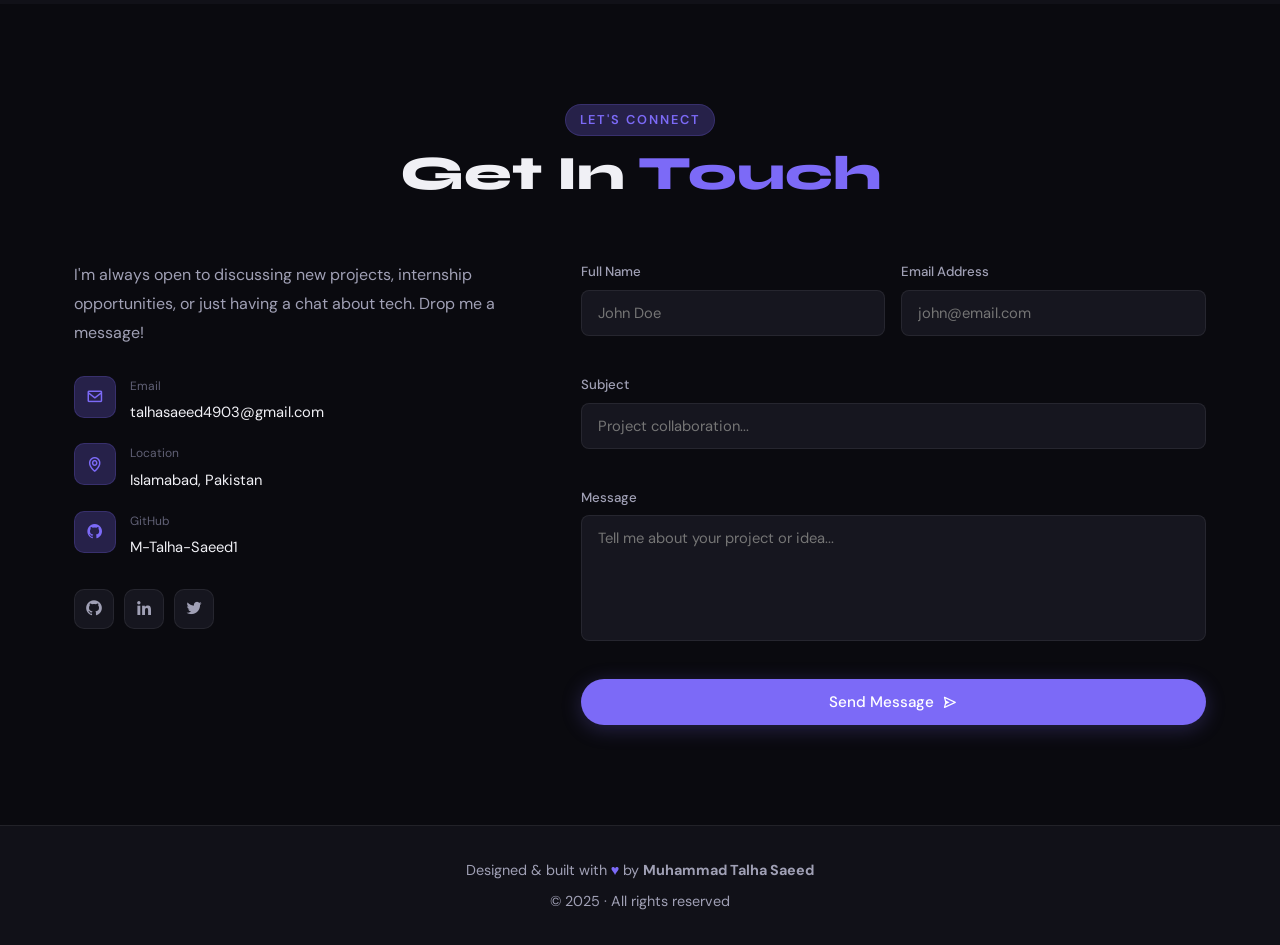
==== commit 810589b2: "Add files via upload" ====
--- a/index.html
+++ b/index.html
@@ -32,6 +32,7 @@
         <li><a href="#about" class="nav-link">About</a></li>
         <li><a href="#projects" class="nav-link">Projects</a></li>
         <li><a href="#skills" class="nav-link">Skills</a></li>
+        <li><a href="#cv" class="nav-link">CV</a></li>
         <li><a href="#contact" class="nav-link">Contact</a></li>
       </ul>
 
@@ -295,6 +296,53 @@
     </div>
   </section>
 
+  <!-- ========== CV ========== -->
+  <section class="section cv" id="cv">
+    <div class="container">
+      <div class="section-header" data-aos="fade-up">
+        <span class="section-label">My Resume</span>
+        <h2 class="section-title">Curriculum <span class="accent">Vitae</span></h2>
+      </div>
+
+      <div class="cv-grid">
+        <!-- CV Summary -->
+        <div class="cv-section" data-aos="fade-right" data-aos-delay="100">
+          <div class="cv-intro">
+            <p>Download my comprehensive CV to view my complete educational background, technical projects, skills assessment, and career goals in detail.</p>
+            <div class="cv-buttons">
+              <a href="cv.html" class="btn btn-primary" target="_blank">View Full CV <i class="bx bx-external-link"></i></a>
+              <a href="cv.html" download class="btn btn-outline">Download CV <i class="bx bx-download"></i></a>
+            </div>
+          </div>
+        </div>
+
+        <!-- CV Highlights -->
+        <div class="cv-highlights" data-aos="fade-left" data-aos-delay="200">
+          <div class="highlight-card">
+            <div class="highlight-icon"><i class="bx bx-book-open"></i></div>
+            <h3>Education</h3>
+            <p>Computer Science student at Bahria University with strong foundation in programming and algorithms</p>
+          </div>
+          <div class="highlight-card">
+            <div class="highlight-icon"><i class="bx bx-code-alt"></i></div>
+            <h3>Technical Skills</h3>
+            <p>Proficient in C++, Python, JavaScript with expertise in DSA and OOP</p>
+          </div>
+          <div class="highlight-card">
+            <div class="highlight-icon"><i class="bx bx-briefcase"></i></div>
+            <h3>3 Major Projects</h3>
+            <p>BU Gram, Workout Planners, and Huffman Encoder showing semester progression</p>
+          </div>
+          <div class="highlight-card">
+            <div class="highlight-icon"><i class="bx bx-star"></i></div>
+            <h3>Key Strengths</h3>
+            <p>Problem solving, algorithmic thinking, continuous learning, and full-stack curiosity</p>
+          </div>
+        </div>
+      </div>
+    </div>
+  </section>
+
   <!-- ========== SKILLS ========== -->
   <section class="section skills" id="skills">
     <div class="container">
--- a/style.css
+++ b/style.css
@@ -756,6 +756,73 @@
 .skill-icon-item i { font-size: 1.6rem; color: var(--accent); }
 .skill-icon-item span { font-size: 0.75rem; color: var(--text-secondary); }
 
+/* ---- CV ---- */
+.cv { background: var(--bg-secondary); }
+.cv-grid {
+  display: grid;
+  grid-template-columns: 1fr 1fr;
+  gap: 60px;
+  align-items: center;
+}
+.cv-section { display: flex; flex-direction: column; gap: 20px; }
+.cv-intro p {
+  color: var(--text-secondary);
+  line-height: 1.8;
+  font-size: 1rem;
+  margin-bottom: 10px;
+}
+.cv-buttons {
+  display: flex;
+  gap: 14px;
+  flex-wrap: wrap;
+}
+.cv-highlights {
+  display: grid;
+  grid-template-columns: 1fr 1fr;
+  gap: 16px;
+}
+.highlight-card {
+  background: var(--bg-card);
+  border: 1px solid var(--border);
+  border-radius: var(--radius);
+  padding: 24px;
+  text-align: center;
+  transition: all var(--transition);
+  display: flex;
+  flex-direction: column;
+  align-items: center;
+  gap: 12px;
+}
+.highlight-card:hover {
+  background: var(--bg-card-hover);
+  border-color: var(--accent);
+  transform: translateY(-4px);
+  box-shadow: 0 8px 30px var(--accent-glow);
+}
+.highlight-icon {
+  width: 60px;
+  height: 60px;
+  border-radius: 50%;
+  background: var(--accent-glow);
+  border: 2px solid var(--accent);
+  display: flex;
+  align-items: center;
+  justify-content: center;
+  font-size: 1.8rem;
+  color: var(--accent);
+}
+.highlight-card h3 {
+  font-family: 'Syne', sans-serif;
+  font-size: 1rem;
+  font-weight: 700;
+  color: var(--text-primary);
+}
+.highlight-card p {
+  font-size: 0.87rem;
+  color: var(--text-secondary);
+  line-height: 1.6;
+}
+
 /* ---- CONTACT ---- */
 .contact { background: var(--bg-primary); }
 .contact-grid {
@@ -835,6 +902,7 @@
   .home-visual { display: none; }
   .projects-grid { grid-template-columns: repeat(2, 1fr); }
   .about-grid { grid-template-columns: 1fr; gap: 40px; }
+  .cv-grid { grid-template-columns: 1fr; gap: 40px; }
 }
 @media (max-width: 768px) {
   .section { padding: 72px 0; }
@@ -856,6 +924,9 @@
   .contact-grid { grid-template-columns: 1fr; gap: 40px; }
   .form-row { grid-template-columns: 1fr; }
   .about-cards { grid-template-columns: 1fr; }
+  .cv-buttons { flex-direction: column; }
+  .cv-buttons .btn { width: 100%; }
+  .highlight-card { grid-column: span 1; }
 }
 @media (max-width: 480px) {
   .home-btns { flex-direction: column; align-items: flex-start; }
